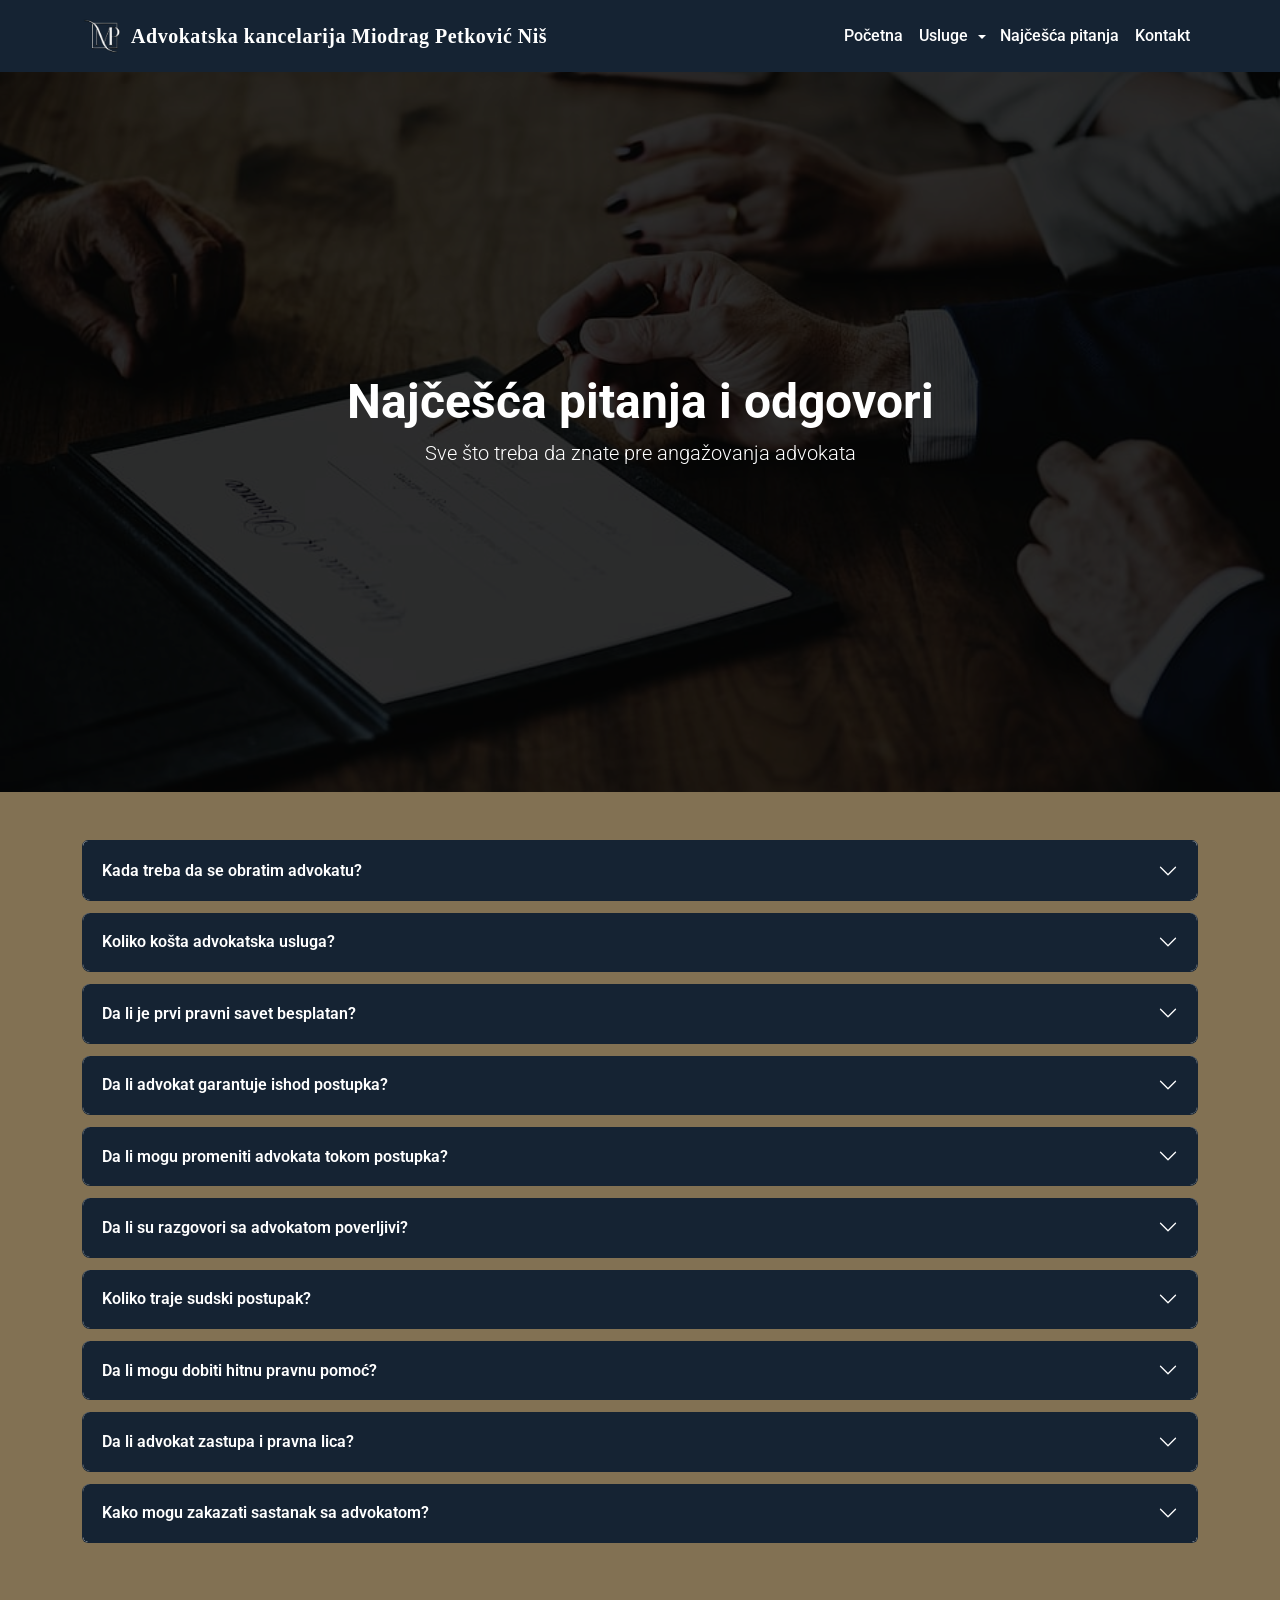
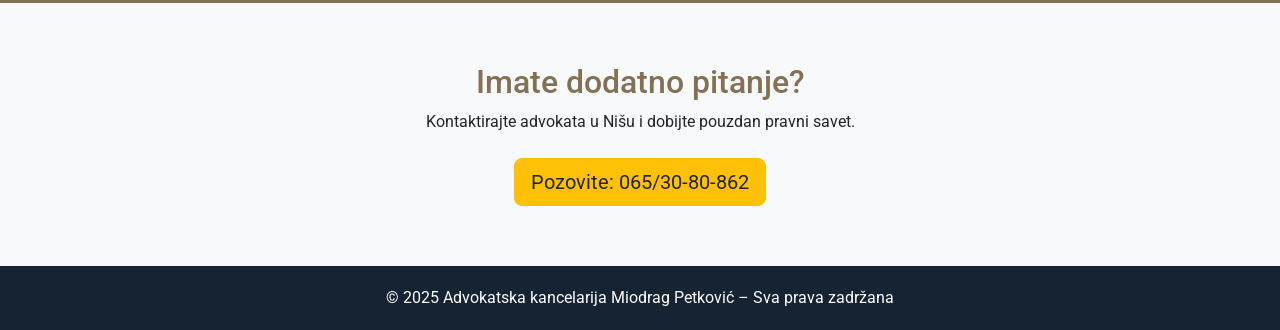
==== faq.html @ 9eb60920 "Adding faq page" ====
<!DOCTYPE html>
<html lang="sr">
<head>
    <meta charset="UTF-8">
    <meta name="viewport" content="width=device-width, initial-scale=1.0">

    <title>Najčešća pitanja | Advokatska kancelarija Miodrag Petković Niš</title>

    <meta name="description" content="Najčešća pitanja i odgovori o advokatskim uslugama u Nišu. Krivično, porodično, radno i građansko pravo.">

    <meta name="keywords" content="advokat Niš pitanja, pravni savet Niš, cena advokata, krivični advokat, porodično pravo">

    <meta name="robots" content="index, follow">

    <link rel="canonical" href="https://www.tvoj-domen.rs/faq.html">

    <link rel="icon" href="favicon.png" sizes="48x48">

    <!-- Bootstrap -->
    <link href="https://cdn.jsdelivr.net/npm/bootstrap@5.3.2/dist/css/bootstrap.min.css" rel="stylesheet">

    <!-- Google Fonts -->
    <link href="https://fonts.googleapis.com/css2?family=Roboto:wght@400;700&display=swap" rel="stylesheet">

    <!-- Font Awesome -->
    <link href="https://cdnjs.cloudflare.com/ajax/libs/font-awesome/5.15.3/css/all.min.css" rel="stylesheet">

    <!-- Custom CSS -->
    <link rel="stylesheet" href="style.css">
</head>

<body>

<!-- NAVBAR -->
<nav class="navbar navbar-expand-lg navbar-dark main-navbar">
    <div class="container">

        <a class="navbar-brand d-flex align-items-center" href="#hero">
            <img src="favicon.png" width="40">
            <span class="title" style="padding-left: 2%;">Advokatska kancelarija Miodrag Petković Niš</span>
        </a>

        <button class="navbar-toggler" type="button" data-bs-toggle="collapse"
                data-bs-target="#mainNavbar" aria-controls="mainNavbar"
                aria-expanded="false" aria-label="Toggle navigation">
            <span class="navbar-toggler-icon"></span>
        </button>

        <div class="collapse navbar-collapse" id="mainNavbar">
            <ul class="navbar-nav ms-auto align-items-lg-center">
                <li class="nav-item">
                    <a class="nav-link" href="index.html">Početna</a>
                </li>
                <!-- USLUGE -->
                <li class="nav-item dropdown">
                    <div class="d-flex align-items-center">
                        <a class="nav-link pe-1" href="index.html#usluge">Usluge</a>
                        <!-- Dugme za dropdown -->
                        <button class="btn dropdown-toggle dropdown-toggle-split"
                                data-bs-toggle="dropdown"
                                aria-expanded="false" id="dropdown-toggle">
                            <span class="visually-hidden">Toggle Dropdown</span>
                        </button>
                    </div>
                    <ul class="dropdown-menu">
                        <li><a class="dropdown-item" href="usluge/porodicno-pravo-nis.html">Porodično pravo</a></li>
                        <li><a class="dropdown-item" href="usluge/gradjansko-pravo-nis.html">Građansko pravo</a></li>
                        <li><a class="dropdown-item" href="usluge/obligaciono-pravo-nis.html">Obligaciono pravo</a></li>
                        <li><a class="dropdown-item" href="usluge/privredno-pravo-nis.html">Privredno pravo</a></li>
                        <li><a class="dropdown-item" href="usluge/krivicno-pravo-nis.html">Krivično pravo</a></li>
                        <li><a class="dropdown-item" href="usluge/radno-pravo-nis.html">Radno pravo</a></li>
                    </ul>
                </li>
                <li class="nav-item"><a class="nav-link" href="faq.html">Najčešća pitanja</a></li>
                <li class="nav-item">
                    <a class="nav-link" href="index.html#kontakt">Kontakt</a>
                </li>
            </ul>
        </div>
    </div>
</nav>

<!-- HERO -->
<section class="hero">
    <div class="animated-bg"></div>
    <div class="hero-content text-center text-white">
        <h1 class="display-5 fw-bold">Najčešća pitanja i odgovori</h1>
        <p class="lead mb-4">
            Sve što treba da znate pre angažovanja advokata
        </p>
    </div>
</section>

<!-- FAQ SADRŽAJ -->
<section class="py-5" style="background-color:#827153; color:#212529;">
    <div class="container">

        <div class="accordion" id="faqAccordion">

            <!-- 1 -->
            <div class="accordion-item">
                <h2 class="accordion-header">
                    <button class="accordion-button collapsed" data-bs-toggle="collapse" data-bs-target="#q1">
                        Kada treba da se obratim advokatu?
                    </button>
                </h2>
                <div id="q1" class="accordion-collapse collapse">
                    <div class="accordion-body">
                        Preporučuje se da se advokatu obratite odmah po nastanku pravnog problema, a naročito pre potpisivanja ugovora, davanja izjave ili pokretanja sudskog postupka.
                    </div>
                </div>
            </div>

            <!-- 2 -->
            <div class="accordion-item">
                <h2 class="accordion-header">
                    <button class="accordion-button collapsed" data-bs-toggle="collapse" data-bs-target="#q2">
                        Koliko košta advokatska usluga?
                    </button>
                </h2>
                <div id="q2" class="accordion-collapse collapse">
                    <div class="accordion-body">
                        Cena advokatskih usluga zavisi od vrste predmeta, složenosti postupka i važeće Advokatske tarife. Visina naknade se dogovara transparentno pre početka zastupanja.
                    </div>
                </div>
            </div>

            <!-- 3 -->
            <div class="accordion-item">
                <h2 class="accordion-header">
                    <button class="accordion-button collapsed" data-bs-toggle="collapse" data-bs-target="#q3">
                        Da li je prvi pravni savet besplatan?
                    </button>
                </h2>
                <div id="q3" class="accordion-collapse collapse">
                    <div class="accordion-body">
                        Uvodni razgovor i osnovna procena slučaja mogu biti besplatni, dok se detaljno savetovanje i izrada strategije naplaćuju u skladu sa tarifom.
                    </div>
                </div>
            </div>

            <!-- 4 -->
            <div class="accordion-item">
                <h2 class="accordion-header">
                    <button class="accordion-button collapsed" data-bs-toggle="collapse" data-bs-target="#q4">
                        Da li advokat garantuje ishod postupka?
                    </button>
                </h2>
                <div id="q4" class="accordion-collapse collapse">
                    <div class="accordion-body">
                        Advokat ne može garantovati ishod postupka, ali garantuje profesionalan rad, zaštitu vaših prava i primenu svih zakonskih sredstava u vašu korist.
                    </div>
                </div>
            </div>

            <!-- 5 -->
            <div class="accordion-item">
                <h2 class="accordion-header">
                    <button class="accordion-button collapsed" data-bs-toggle="collapse" data-bs-target="#q5">
                        Da li mogu promeniti advokata tokom postupka?
                    </button>
                </h2>
                <div id="q5" class="accordion-collapse collapse">
                    <div class="accordion-body">
                        Da, stranka ima pravo da u svakom trenutku promeni advokata, uz izmirenje obaveza prema prethodnom punomoćniku.
                    </div>
                </div>
            </div>

            <!-- 6 -->
            <div class="accordion-item">
                <h2 class="accordion-header">
                    <button class="accordion-button collapsed" data-bs-toggle="collapse" data-bs-target="#q6">
                        Da li su razgovori sa advokatom poverljivi?
                    </button>
                </h2>
                <div id="q6" class="accordion-collapse collapse">
                    <div class="accordion-body">
                        Da. Advokat je zakonom obavezan na čuvanje advokatske tajne i potpune profesionalne diskrecije.
                    </div>
                </div>
            </div>

            <!-- 7 -->
            <div class="accordion-item">
                <h2 class="accordion-header">
                    <button class="accordion-button collapsed" data-bs-toggle="collapse" data-bs-target="#q7">
                        Koliko traje sudski postupak?
                    </button>
                </h2>
                <div id="q7" class="accordion-collapse collapse">
                    <div class="accordion-body">
                        Trajanje postupka zavisi od vrste predmeta, opterećenosti suda i složenosti slučaja. Advokat može dati okvirnu procenu trajanja.
                    </div>
                </div>
            </div>

            <!-- 8 -->
            <div class="accordion-item">
                <h2 class="accordion-header">
                    <button class="accordion-button collapsed" data-bs-toggle="collapse" data-bs-target="#q8">
                        Da li mogu dobiti hitnu pravnu pomoć?
                    </button>
                </h2>
                <div id="q8" class="accordion-collapse collapse">
                    <div class="accordion-body">
                        Da. U hitnim slučajevima, naročito u krivičnim predmetima, moguće je odmah stupiti u kontakt sa advokatom.
                    </div>
                </div>
            </div>

            <!-- 9 -->
            <div class="accordion-item">
                <h2 class="accordion-header">
                    <button class="accordion-button collapsed" data-bs-toggle="collapse" data-bs-target="#q9">
                        Da li advokat zastupa i pravna lica?
                    </button>
                </h2>
                <div id="q9" class="accordion-collapse collapse">
                    <div class="accordion-body">
                        Da. Advokatska kancelarija pruža pravne usluge i fizičkim i pravnim licima.
                    </div>
                </div>
            </div>

            <!-- 10 -->
            <div class="accordion-item">
                <h2 class="accordion-header">
                    <button class="accordion-button collapsed" data-bs-toggle="collapse" data-bs-target="#q10">
                        Kako mogu zakazati sastanak sa advokatom?
                    </button>
                </h2>
                <div id="q10" class="accordion-collapse collapse">
                    <div class="accordion-body">
                        Sastanak možete zakazati telefonom, putem email-a ili kontakt forme na sajtu.
                    </div>
                </div>
            </div>

        </div>

    </div>
</section>

<!-- CTA -->
<section class="contact-section text-center">
    <div class="container">
        <h2 style="color:#827153;">Imate dodatno pitanje?</h2>
        <p class="mb-4">Kontaktirajte advokata u Nišu i dobijte pouzdan pravni savet.</p>
        <a href="tel:+381653080862" class="btn btn-warning btn-lg" style="color:#212529;">
            Pozovite: 065/30-80-862
        </a>
    </div>
</section>

<!-- FOOTER -->
<footer style="background-color:#152333; color:#fff; text-align:center;">
    © 2025 Advokatska kancelarija Miodrag Petković – Sva prava zadržana
</footer>

<script src="https://cdn.jsdelivr.net/npm/bootstrap@5.3.2/dist/js/bootstrap.bundle.min.js"></script>
</body>
</html>
---- style.css ----
body {
    font-family: 'Roboto', sans-serif;
}

a {
    color: #827153;
}

section {
  scroll-margin-top: 60px; /* koliko želiš da spustiš sekciju */
}

.title {
    font-family: 'Amiri', serif;
}

footer {
    background: #1a1a1a;
    color: white;
    padding: 20px 0;
    text-align: center;
}

/* NAV UNDERLINE */
.nav-link {
    position: relative;
    font-weight: 500;
}
.nav-link::after {
    content: "";
    position: absolute;
    width: 0;
    height: 2px;
    bottom: -3px;
    left: 0;
    background-color: #ff9900;
    transition: 0.3s;
}
.nav-link:hover::after {
    width: 100%;
}

/* SERVICE ICONS */
.service-icon {
    width: 50px;
    height: 50px;
    margin-bottom: 15px;
    transition: filter 0.3s ease; /* Animacija promene boje */
}

/* HERO SECTION */
.hero::after {
    content: "";
    position: absolute;
    inset: 0;
    background: rgba(0,0,0,0.55);
}
.hero-content {
    position: relative;
    z-index: 2;
    padding: 20px;
    text-align: center;
}

.hero {
    position: relative;
    min-height: 80vh;
    display: flex;
    align-items: center;
    justify-content: center;
    overflow: hidden;
    padding: 0;
}

/* Animated background */
.animated-bg {
    position: absolute;
    inset: 0;
    background: url("images/pozadina.jpg") center/cover no-repeat;
    filter: brightness(40%);
    animation: slowZoom 10s ease-in-out infinite alternate;
}

@keyframes slowZoom {
    0% { transform: scale(1); }
    100% { transform: scale(1.2); }
}

/* CARD SECTION */
.card {
    display: flex;
    flex-direction: column;
    justify-content: center;
    align-items: center;
    height: 100%;
    opacity: 0;
    transform: scale(0.3);
    transition:
        transform 0.6s ease-out,
        opacity 0.6s ease-out;
    border-radius: 14px;
}

.card.show {
    opacity: 1;
    transform: scale(1);
}

.card:hover {
    animation: pulse 1.2s infinite;
}

/* Image zoom */
.zoom-image {
    transition: transform 0.3s ease; /* Animacija za transformaciju sa trajanjem od 0.3 sekunde */
}

/* Efekat kada je miš iznad slike */
.zoom-image:hover {
    transform: scale(1.1); /* Slika se povećava za 10% kada je miš iznad nje */
}


/* CONTACT SECTION */
.contact-icon {
    width: 28px;
    margin-right: 8px;
}

.contact-section {
    padding: 60px 0;
    background-color: #f8f9fa;
}

/* CONTACT FORM SECTION */
.contact-form .form-group {
    margin-bottom: 15px;
}

.contact-form .form-control {
    width: 100%;
    padding: 10px;
    border: 1px solid #ccc;
    border-radius: 4px;
    font-size: 14px;
}

.contact-form .btn {
    background-color: #827153;
    color: white;
    border: none;
    padding: 10px 20px;
    border-radius: 4px;
    cursor: pointer;
    transition: background-color 0.3s ease;
}

.contact-form .btn:hover {
    background-color: #6c5b3d;
}

.btn .contact {
    background-color: #ff9900;
}

.contact-bg {
    position: absolute;
    inset: 0;
    background: url("images/background.jfif") center/cover no-repeat;
    filter: brightness(40%);
    animation: slowZoom 12s ease-in-out infinite alternate;
}

/* TAMNI OVERLAY */
.overlay {
    position: absolute;
    inset: 0;
    background: rgba(0,0,0,0.65);
}

/* CONTACT INFO */
.contact-info {
    list-style: none;
    padding: 0;
}

.contact-info li {
    margin-bottom: 10px;
    font-size: 16px;
}

.contact-info i {
    margin-right: 10px;
    color: #827153;
}

/* MAP SECTION */
.map-container {
    width: 100%;
    height: 250px;
    background-color: #e9ecef;
    margin-top: 20px;
}

/* CONTACT WRAPPER */
.contact-cards {
    position: relative;
    display: flex;
    justify-content: center;
    align-items: center; 
    gap: 20px;
    z-index: 2;
    flex-wrap: wrap;
    padding: 0 15px;
}

/* SINGLE CARD */
.contact-card {
    background: #f8f9fa;
    padding: 20px 15px;
    width: 100%;
    max-width: 320px;
    text-align: center;
    border-radius: 14px;
    box-shadow: 0 15px 25px rgba(0,0,0,0.35);
    border: 2px solid transparent;
    transition: 
        transform 0.3s ease,
        box-shadow 0.3s ease,
        border-color 0.3s ease;
    display: flex;
    flex-direction: column;
    align-items: center;
    cursor: pointer;
    will-change: transform;
}

/* ===== ANIMACIJA IZ CENTRA ===== */
.animate {
    opacity: 0;
    transform: scale(0.3);
    transition: all 0.7s ease-out;
}

.animate.show {
    opacity: 1;
    transform: scale(1);
}

/* Hover efekat */
.contact-card:hover {
    transform: scale(1.07);
    border-color: #d4af37; /* zlatna boja */
    box-shadow: 0 10px 25px rgba(212, 175, 55, 0.35);
}

/* Link */
.contact-card a {
    text-decoration: none;
    color: #333;
    font-weight: 500;
}

.contact-card:hover a {
    color: #000;
}

/* IKONE */
.contact-card i {
    font-size: 36px;
    color: #827153;
    margin-bottom: 15px;
}

/* TEKST */
.contact-card h5 {
    color: #152333;
    margin-bottom: 10px;
}

.contact-card p {
    color: #555;
    margin: 0;
}

img {
    max-width: 100%;
    height: auto;
}

.flip-card {
    width: auto;
    height: 700px;
    perspective: 1200px;
    position: relative;
}

.flip-card-inner {
    position: absolute;
    inset: 0;
    transform-style: preserve-3d;
    transition: transform 0.8s ease;
    transform-origin: center center;
}

.flip-card:hover .flip-card-inner {
    transform: rotateY(180deg);
}

.flip-card-front,
.flip-card-back {
    position: absolute;
    inset: 0;
    width: 100%;
    height: 100%;
    backface-visibility: hidden;
}

.flip-card-front img,
.flip-card-back img {
    position: absolute;
    inset: 0;
    width: 100%;
    height: 100%;
    object-fit: cover;
}

.flip-card-back {
    transform: rotateY(180deg);
}

.flip-card-inner {
    will-change: transform;
}

a.no-underline {
    text-decoration: none;
}

/* FAQ accordion – boje usklađene sa sajtom */

.accordion-button {
    background-color: #152333;
    color: #ffffff;
    font-weight: 600;
    padding: 1.2rem;
}

.accordion-button:not(.collapsed) {
    background-color: #AB946D;
    color: #212529;
}

.accordion-button:focus {
    box-shadow: none;
    border-color: #AB946D;
}

.accordion-item {
    border: 1px solid #152333;
    border-radius: 8px;
    overflow: hidden;
    margin-bottom: 12px;
}


.accordion-body {
    background-color: #f8f6f2;
    color: #212529;
}

/* Strelica */
.accordion-button::after {
    filter: brightness(0) invert(1);
}

.accordion-button:not(.collapsed)::after {
    filter: none;
}

/* Dugmad (CTA) */
.btn-danger {
    background-color: #152333;
    border-color: #152333;
}

.btn-danger:hover {
    background-color: #AB946D;
    border-color: #AB946D;
    color: #212529;
}

/* Stavke */
.navbar .dropdown-item {
    color: #f1f1f1;
    font-size: 0.95rem;
    font-weight: 500;
    transition: all 0.25s ease;
}

/* Hover efekat */
.navbar .dropdown-item:hover {
    background: linear-gradient(
        90deg,
        rgba(130, 113, 83, 0.9),
        rgba(130, 113, 83, 0.6)
    );
    color: #212529;
}

/* Dropdown strelica */
.navbar .dropdown-toggle::after {
    margin-left: 6px;
    vertical-align: middle;
}

/* Split dropdown dugme – advokatski stil */

.navbar .dropdown-toggle-split {
    color: #ffffff;
    cursor: pointer;
}

.navbar .dropdown-toggle-split::after {
    margin-left: 0;
    vertical-align: middle;
}

/* Hover efekat samo za strelicu */
.navbar .dropdown-toggle-split:hover {
    color: #827153;
}

/* =========================
   NAVBAR – osnovni stil
   ========================= */

.main-navbar {
    background-color: #152333;
    padding: 0.8rem 0;
}

.main-navbar .navbar-brand {
    font-weight: 600;
    letter-spacing: 0.5px;
}

.main-navbar .nav-link {
    color: #ffffff;
    font-weight: 500;
    transition: color 0.25s ease;
}

.main-navbar .nav-link:hover {
    color: #827153;
}

/* =========================
   DROPDOWN – USLUGE
   ========================= */

.navbar .dropdown {
    position: relative;
}

/* Dugme (strelica) */
.navbar .dropdown-toggle-split {
    background: none;
    border: none;
    padding: 0 6px;
    color: #ffffff;
    cursor: pointer;
}

.navbar .dropdown-toggle-split:hover {
    color: #827153;
}

/* Dropdown meni
.navbar .dropdown-menu {
    background-color: #152333;
    border: 1px solid rgba(130, 113, 83, 0.4);
    border-radius: 10px;
    padding: 0.5rem 0;
    margin-top: 0;
    top: 100%;
    box-shadow: 0 10px 30px rgba(0, 0, 0, 0.35);
    opacity: 0;
    transform: translateY(8px);
    transition: all 0.25s ease;
    display: block;
    visibility: hidden;
} */

.navbar .dropdown:hover .dropdown-menu,
.navbar .dropdown.show .dropdown-menu {
    opacity: 1;
    transform: translateY(0);
    visibility: visible;
}

/* Stavke */
.navbar .dropdown-item {
    color: #f1f1f1;
    padding: 0.65rem 1.4rem;
    font-size: 0.95rem;
    font-weight: 500;
    transition: all 0.25s ease;
}

.navbar .dropdown-item:hover {
    background: linear-gradient(
        90deg,
        rgba(130, 113, 83, 0.9),
        rgba(130, 113, 83, 0.6)
    );
    color: #212529;
}

@keyframes pulse {
    0% {
        transform: scale(1);
        box-shadow: 0 0 0 rgba(212, 175, 55, 0.4);
    }
    50% {
        transform: scale(1.05);
        box-shadow: 0 0 20px rgba(212, 175, 55, 0.6);
    }
    100% {
        transform: scale(1);
        box-shadow: 0 0 0 rgba(212, 175, 55, 0.4);
    }
}

@media (max-width: 900px) {
    .contact-cards {
        flex-direction: column;
    }
}

@media (max-width: 768px) {
    .contact-section {
        padding: 40px 15px;
    }

    .contact-form, .contact-info {
        margin-top: 20px;
    }

    #kontakt .row {
        flex-direction: column;
    }

    .map-container {
        height: 200px;
    }

    .nav-link::after {
        display: none;
    }

    .hero {
        padding-bottom: 3%;
    }

    .navbar-toggler {
        padding: 4px 6px;
    }
    .navbar-toggler-icon {
        width: 18px;
        height: 18px;
    }

    .anchor-offset {
        padding-top: 12%;
    }
}

@media (max-width: 576px) {
    .flip-card {
        width: auto;
        height: 450px;
    }

    .navbar-brand .title {
        font-size: 12px;
        line-height: 1.2;
    }

    .navbar-nav .nav-link {
        font-size: 12px;
    }

    .anchor-offset {
       padding-top: 12%;
    }
}


@media (max-width: 991px) {
    .navbar .dropdown-menu {
        border-radius: 0;
        box-shadow: none;
        margin-top: 0;
    }
    
    .navbar .dropdown-menu {
        position: static;
        transform: none;
        opacity: 1;
        visibility: visible;
        display: none;
        border-radius: 6px;
        box-shadow: none;
        margin-top: 0;
    }

    .navbar .dropdown.show .dropdown-menu {
        display: block;
    }
}

@media (min-width: 992px) {
    .navbar .dropdown:hover > .dropdown-menu {
        display: block;
        margin-top: 8px;
    }

    .navbar .dropdown-toggle::after {
        transition: transform 0.2s ease;
    }

    .navbar .dropdown:hover .dropdown-toggle::after {
        transform: rotate(180deg);
    }

    .navbar .dropdown:hover .dropdown-menu {
        display: block;
    }

     .navbar .dropdown {
        position: relative;
    }

    .navbar .dropdown-menu {
        display: block;
        position: absolute;
        top: 100%;
        left: 0;
        margin-top: 0;
        background-color: #152333;
        border: 1px solid rgba(130,113,83,0.4);
        border-radius: 10px;
        opacity: 0;
        visibility: hidden;
        transform: translateY(8px);
        transition: all 0.25s ease;
    }

    .navbar .dropdown:hover .dropdown-menu,
    .navbar .dropdown.show .dropdown-menu {
        opacity: 1;
        visibility: visible;
        transform: translateY(0);
    }
}
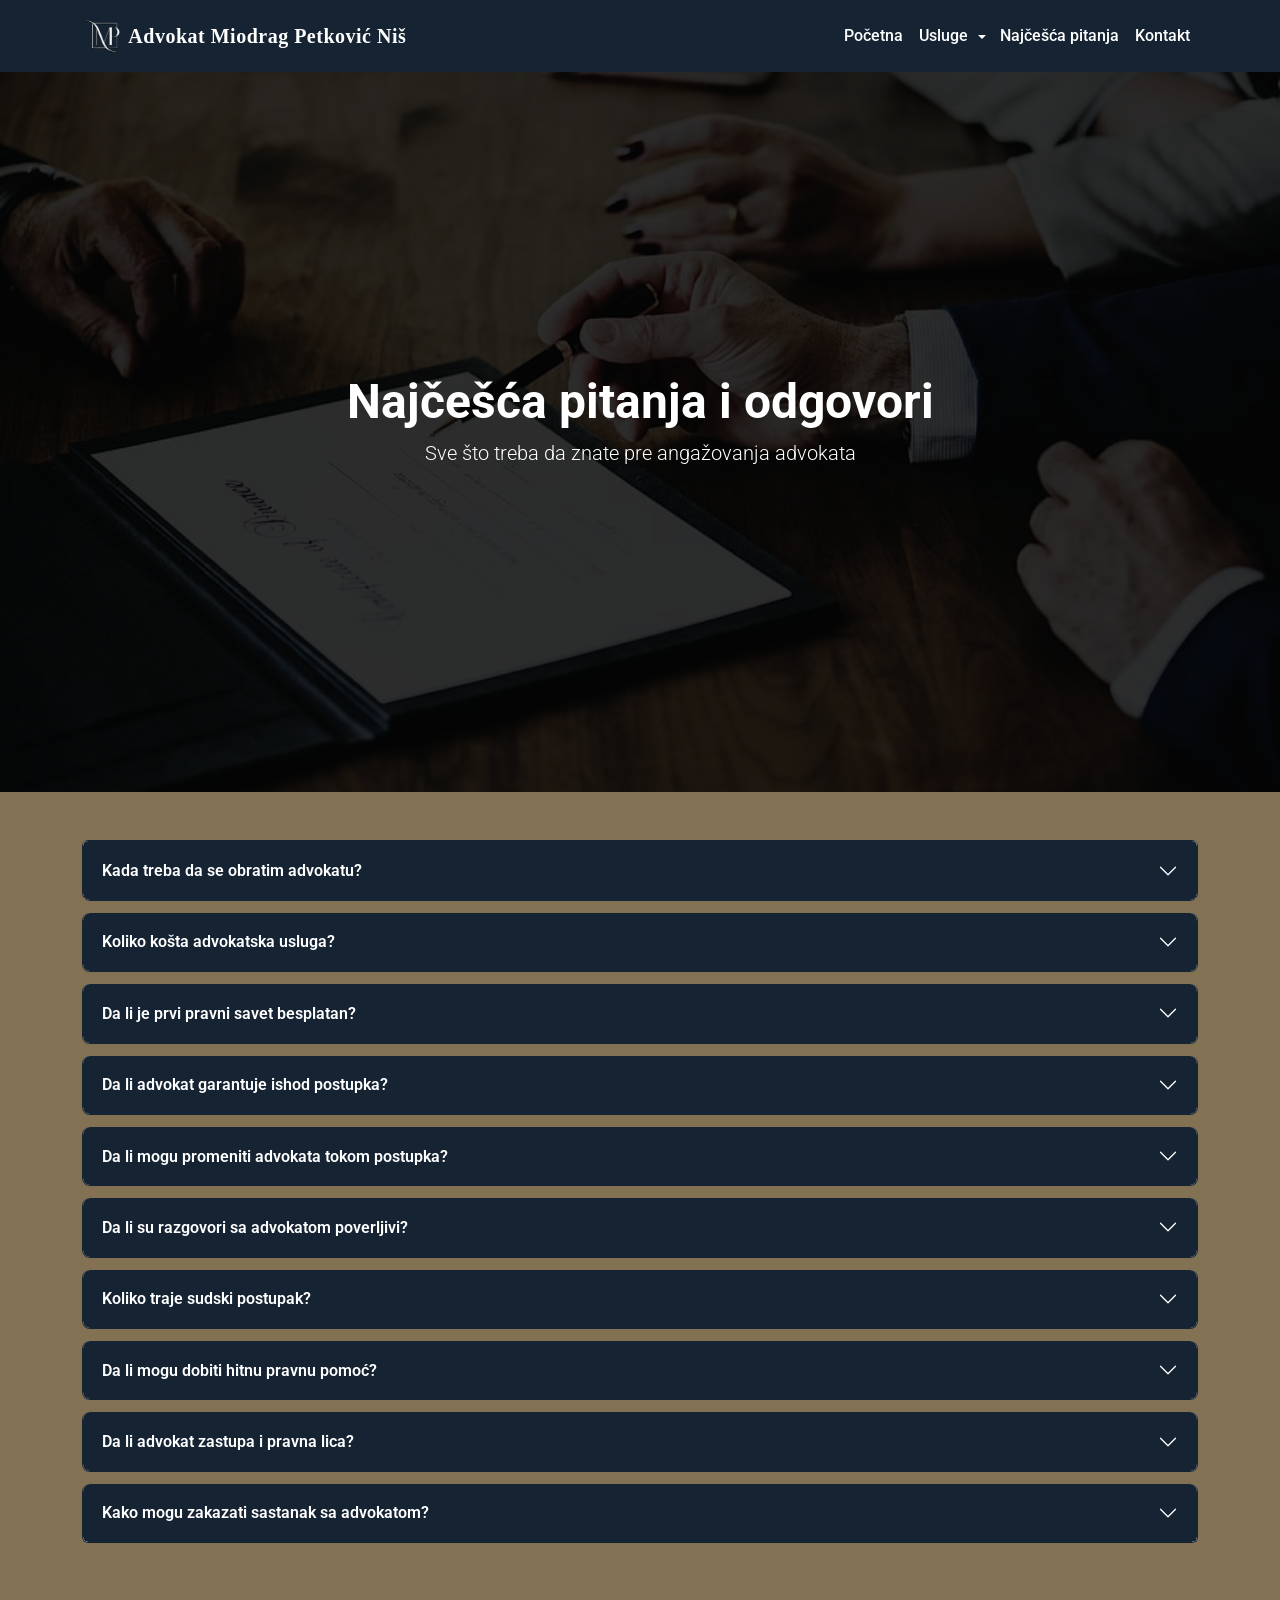
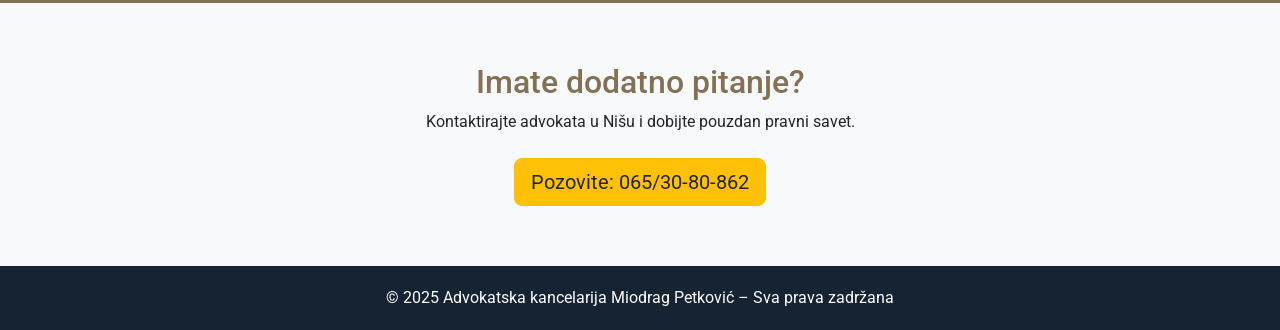
==== commit 5b8e6f34: "fixing nav bar" ====
--- a/faq.html
+++ b/faq.html
@@ -4,7 +4,7 @@
     <meta charset="UTF-8">
     <meta name="viewport" content="width=device-width, initial-scale=1.0">
 
-    <title>Najčešća pitanja | Advokatska kancelarija Miodrag Petković Niš</title>
+    <title>Najčešća pitanja | Advokat Miodrag Petković Niš</title>
 
     <meta name="description" content="Najčešća pitanja i odgovori o advokatskim uslugama u Nišu. Krivično, porodično, radno i građansko pravo.">
 
@@ -12,7 +12,8 @@
 
     <meta name="robots" content="index, follow">
 
-    <link rel="canonical" href="https://www.tvoj-domen.rs/faq.html">
+    <link rel="canonical" href="https://www.advokatmiodragpetkovicnis
+.rs/faq.html">
 
     <link rel="icon" href="favicon.png" sizes="48x48">
 
@@ -35,9 +36,9 @@
 <nav class="navbar navbar-expand-lg navbar-dark main-navbar">
     <div class="container">
 
-        <a class="navbar-brand d-flex align-items-center" href="#hero">
+        <a class="navbar-brand d-flex align-items-center" href="index.html#hero">
             <img src="favicon.png" width="40">
-            <span class="title" style="padding-left: 2%;">Advokatska kancelarija Miodrag Petković Niš</span>
+            <span class="title" style="padding-left: 2%;">Advokat Miodrag Petković Niš</span>
         </a>
 
         <button class="navbar-toggler" type="button" data-bs-toggle="collapse"
@@ -259,5 +260,7 @@
 </footer>
 
 <script src="https://cdn.jsdelivr.net/npm/bootstrap@5.3.2/dist/js/bootstrap.bundle.min.js"></script>
+<script src="script.js"></script>
+
 </body>
 </html>
--- a/style.css
+++ b/style.css
@@ -390,24 +390,6 @@
     color: #212529;
 }
 
-/* Stavke */
-.navbar .dropdown-item {
-    color: #f1f1f1;
-    font-size: 0.95rem;
-    font-weight: 500;
-    transition: all 0.25s ease;
-}
-
-/* Hover efekat */
-.navbar .dropdown-item:hover {
-    background: linear-gradient(
-        90deg,
-        rgba(130, 113, 83, 0.9),
-        rgba(130, 113, 83, 0.6)
-    );
-    color: #212529;
-}
-
 /* Dropdown strelica */
 .navbar .dropdown-toggle::after {
     margin-left: 6px;
@@ -416,54 +398,6 @@
 
 /* Split dropdown dugme – advokatski stil */
 
-.navbar .dropdown-toggle-split {
-    color: #ffffff;
-    cursor: pointer;
-}
-
-.navbar .dropdown-toggle-split::after {
-    margin-left: 0;
-    vertical-align: middle;
-}
-
-/* Hover efekat samo za strelicu */
-.navbar .dropdown-toggle-split:hover {
-    color: #827153;
-}
-
-/* =========================
-   NAVBAR – osnovni stil
-   ========================= */
-
-.main-navbar {
-    background-color: #152333;
-    padding: 0.8rem 0;
-}
-
-.main-navbar .navbar-brand {
-    font-weight: 600;
-    letter-spacing: 0.5px;
-}
-
-.main-navbar .nav-link {
-    color: #ffffff;
-    font-weight: 500;
-    transition: color 0.25s ease;
-}
-
-.main-navbar .nav-link:hover {
-    color: #827153;
-}
-
-/* =========================
-   DROPDOWN – USLUGE
-   ========================= */
-
-.navbar .dropdown {
-    position: relative;
-}
-
-/* Dugme (strelica) */
 .navbar .dropdown-toggle-split {
     background: none;
     border: none;
@@ -472,25 +406,47 @@
     cursor: pointer;
 }
 
+.navbar .dropdown-toggle-split::after {
+    margin-left: 0;
+    vertical-align: middle;
+}
+
+/* Hover efekat samo za strelicu */
 .navbar .dropdown-toggle-split:hover {
     color: #827153;
 }
 
-/* Dropdown meni
-.navbar .dropdown-menu {
+/* =========================
+   NAVBAR – osnovni stil
+   ========================= */
+
+.main-navbar {
     background-color: #152333;
-    border: 1px solid rgba(130, 113, 83, 0.4);
-    border-radius: 10px;
-    padding: 0.5rem 0;
-    margin-top: 0;
-    top: 100%;
-    box-shadow: 0 10px 30px rgba(0, 0, 0, 0.35);
-    opacity: 0;
-    transform: translateY(8px);
-    transition: all 0.25s ease;
-    display: block;
-    visibility: hidden;
-} */
+    padding: 0.8rem 0;
+}
+
+.main-navbar .navbar-brand {
+    font-weight: 600;
+    letter-spacing: 0.5px;
+}
+
+.main-navbar .nav-link {
+    color: #ffffff;
+    font-weight: 500;
+    transition: color 0.25s ease;
+}
+
+.main-navbar .nav-link:hover {
+    color: #827153;
+}
+
+/* =========================
+   DROPDOWN – USLUGE
+   ========================= */
+
+.navbar .dropdown {
+    position: relative;
+}
 
 .navbar .dropdown:hover .dropdown-menu,
 .navbar .dropdown.show .dropdown-menu {
@@ -503,7 +459,6 @@
 .navbar .dropdown-item {
     color: #f1f1f1;
     padding: 0.65rem 1.4rem;
-    font-size: 0.95rem;
     font-weight: 500;
     transition: all 0.25s ease;
 }
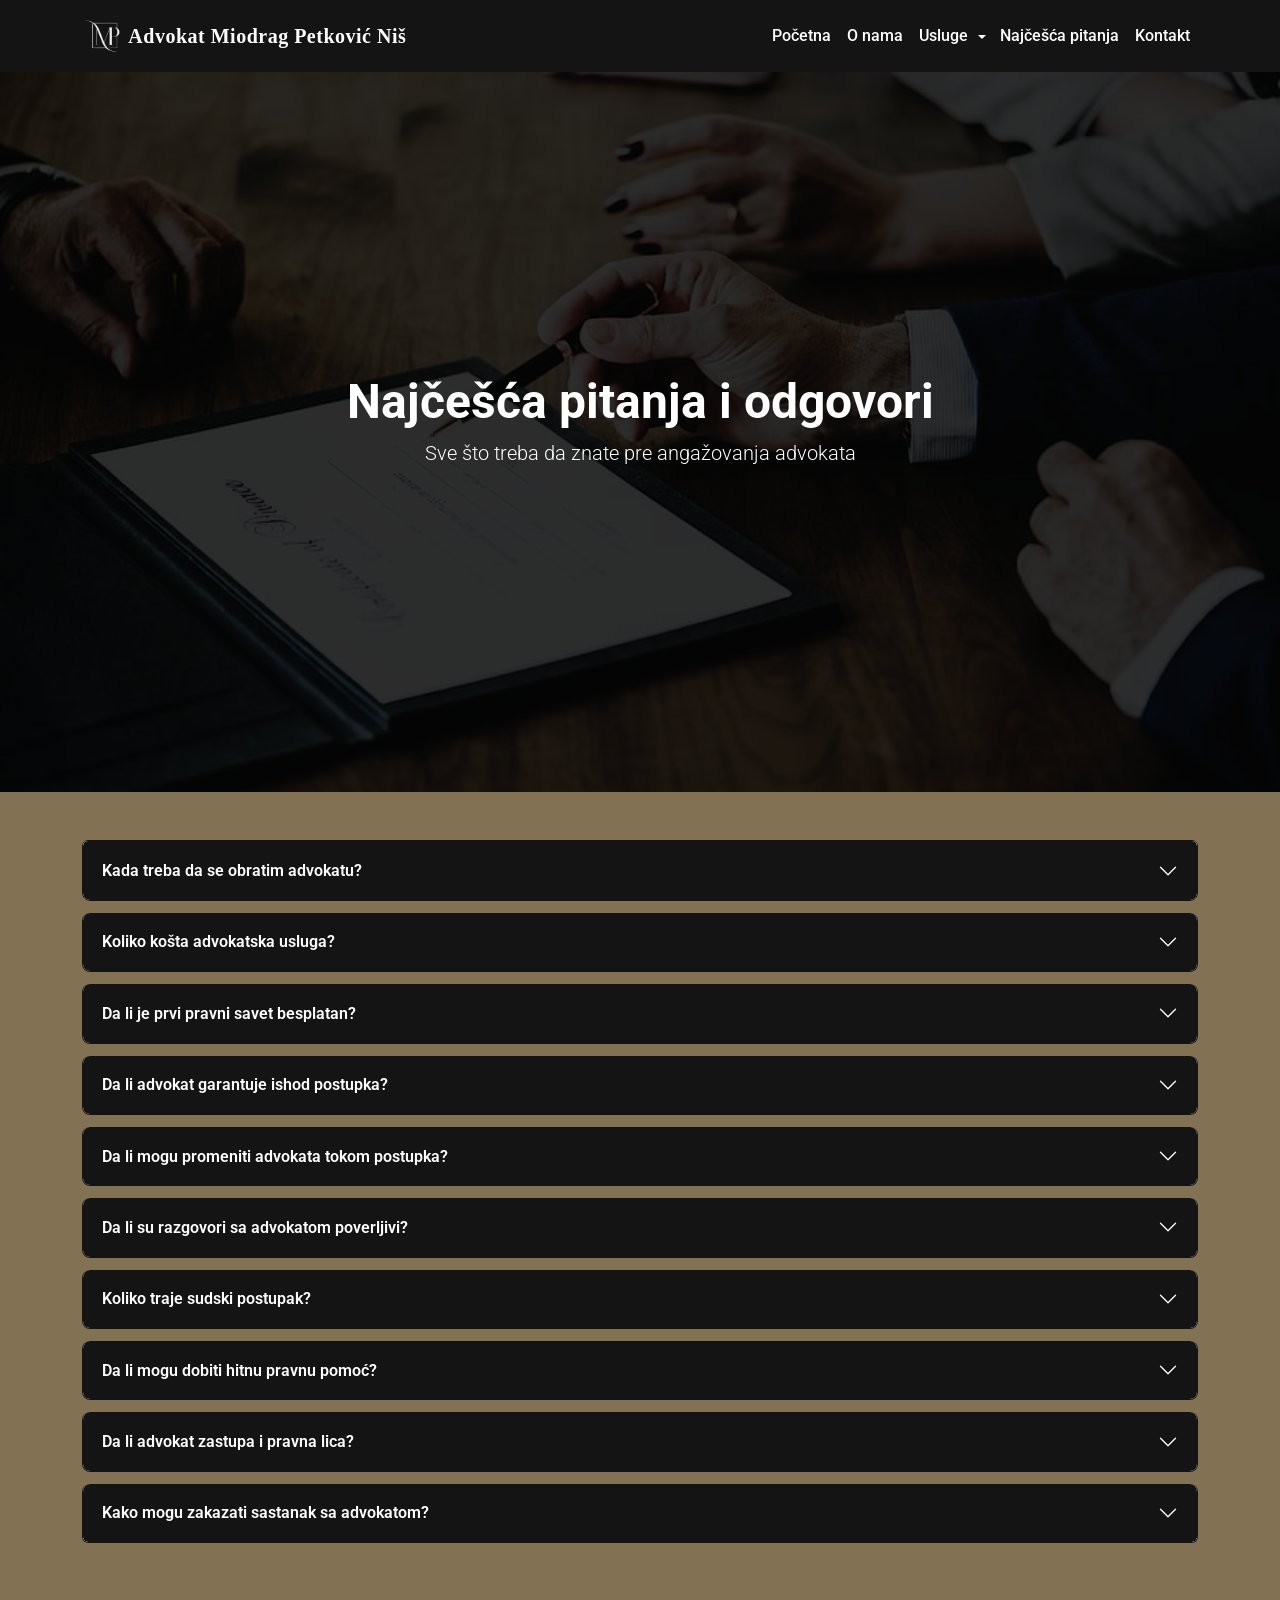
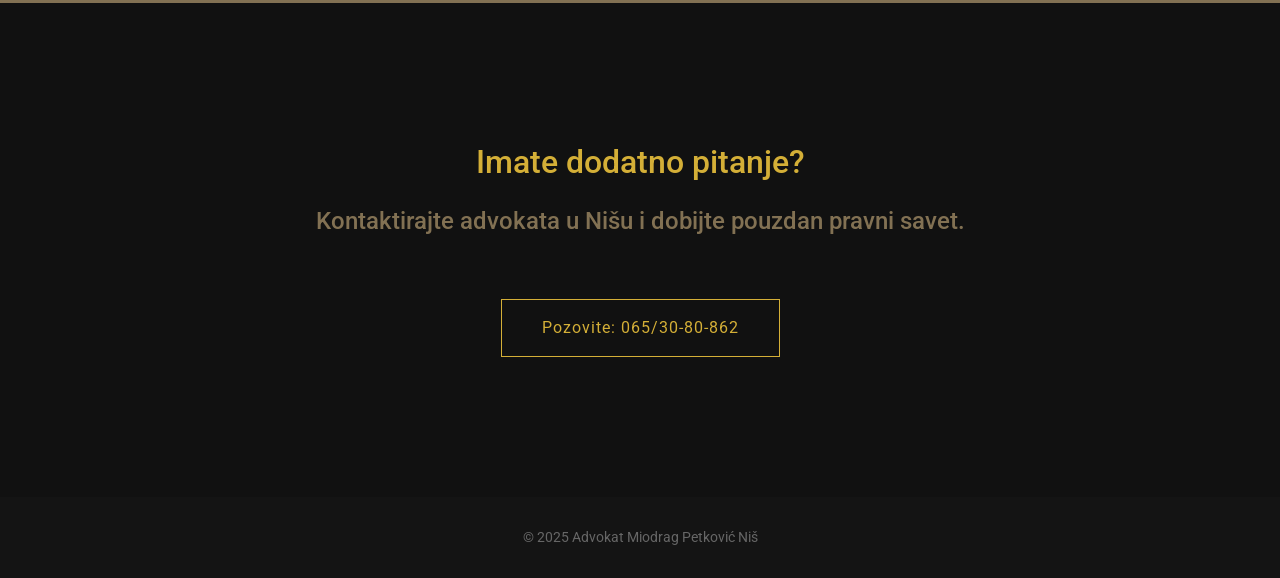
==== commit ae9bcf52: "total redesign" ====
--- a/faq.html
+++ b/faq.html
@@ -52,6 +52,8 @@
                 <li class="nav-item">
                     <a class="nav-link" href="index.html">Početna</a>
                 </li>
+                <li class="nav-item"><a class="nav-link" href="o-nama.html">O nama</a></li>
+
                 <!-- USLUGE -->
                 <li class="nav-item dropdown">
                     <div class="d-flex align-items-center">
@@ -74,7 +76,7 @@
                 </li>
                 <li class="nav-item"><a class="nav-link" href="faq.html">Najčešća pitanja</a></li>
                 <li class="nav-item">
-                    <a class="nav-link" href="index.html#kontakt">Kontakt</a>
+                    <a class="nav-link" href="kontakt.html">Kontakt</a>
                 </li>
             </ul>
         </div>
@@ -243,20 +245,21 @@
     </div>
 </section>
 
-<!-- CTA -->
-<section class="contact-section text-center">
-    <div class="container">
-        <h2 style="color:#827153;">Imate dodatno pitanje?</h2>
-        <p class="mb-4">Kontaktirajte advokata u Nišu i dobijte pouzdan pravni savet.</p>
-        <a href="tel:+381653080862" class="btn btn-warning btn-lg" style="color:#212529;">
+<!-- FINAL CTA -->
+
+<section class="final-cta section-padding">
+  <div class="container">
+        <h3 class="gold">Imate dodatno pitanje?</h3>
+        <h4 class="mb-4" style="color: #827153;">Kontaktirajte advokata u Nišu i dobijte pouzdan pravni savet.</h4>
+        <a href="tel:+381653080862" class="cta-btn">
             Pozovite: 065/30-80-862
         </a>
-    </div>
+  </div>
 </section>
 
 <!-- FOOTER -->
-<footer style="background-color:#152333; color:#fff; text-align:center;">
-    © 2025 Advokatska kancelarija Miodrag Petković – Sva prava zadržana
+<footer>
+    © 2025 Advokat Miodrag Petković Niš
 </footer>
 
 <script src="https://cdn.jsdelivr.net/npm/bootstrap@5.3.2/dist/js/bootstrap.bundle.min.js"></script>
--- a/style.css
+++ b/style.css
@@ -15,10 +15,27 @@
 }
 
 footer {
-    background: #1a1a1a;
-    color: white;
-    padding: 20px 0;
+    background: #141414;
+    padding: 30px 0;
     text-align: center;
+    color: #666;
+    font-size: 14px;
+}
+
+/* ===== CTA ===== */
+
+.final-cta {
+    background: #111;
+    text-align: center;
+}
+
+.final-cta h3 {
+    font-size: 32px;
+    margin-bottom: 25px;
+}
+
+.gold {
+    color: #d4af37;
 }
 
 /* NAV UNDERLINE */
@@ -262,7 +279,7 @@
 }
 
 .contact-card:hover a {
-    color: #000;
+    color: #141414;
 }
 
 /* IKONE */
@@ -274,7 +291,7 @@
 
 /* TEKST */
 .contact-card h5 {
-    color: #152333;
+    color: #141414;
     margin-bottom: 10px;
 }
 
@@ -340,7 +357,7 @@
 /* FAQ accordion – boje usklađene sa sajtom */
 
 .accordion-button {
-    background-color: #152333;
+    background-color: #141414;
     color: #ffffff;
     font-weight: 600;
     padding: 1.2rem;
@@ -357,7 +374,7 @@
 }
 
 .accordion-item {
-    border: 1px solid #152333;
+    border: 1px solid #141414;
     border-radius: 8px;
     overflow: hidden;
     margin-bottom: 12px;
@@ -380,8 +397,8 @@
 
 /* Dugmad (CTA) */
 .btn-danger {
-    background-color: #152333;
-    border-color: #152333;
+    background-color: #141414;
+    border-color: #141414;
 }
 
 .btn-danger:hover {
@@ -421,7 +438,7 @@
    ========================= */
 
 .main-navbar {
-    background-color: #152333;
+    background-color: #141414;
     padding: 0.8rem 0;
 }
 
@@ -429,6 +446,7 @@
     font-weight: 600;
     letter-spacing: 0.5px;
 }
+
 
 .main-navbar .nav-link {
     color: #ffffff;
@@ -603,7 +621,7 @@
         top: 100%;
         left: 0;
         margin-top: 0;
-        background-color: #152333;
+        background-color: #141414;
         border: 1px solid rgba(130,113,83,0.4);
         border-radius: 10px;
         opacity: 0;
@@ -618,4 +636,41 @@
         visibility: visible;
         transform: translateY(0);
     }
-}
+
+    .cta-btn {
+    margin-top: 40px;
+    display: inline-block;
+    padding: 16px 40px;
+    border: 1px solid #d4af37;
+    color: #d4af37;
+    text-decoration: none;
+    letter-spacing: 1px;
+    transition: 0.4s;
+}
+
+.cta-btn:hover {
+    background: #d4af37;
+    color: black;
+}  
+
+/* ===== CTA ===== */
+
+.final-cta {
+    background: #111;
+    text-align: center;
+}
+
+.final-cta h3 {
+    font-size: 32px;
+    margin-bottom: 25px;
+}
+
+        .section-padding {
+            padding: 140px 0;
+        }
+
+        @media(max-width: 768px){
+            .hero h1 { font-size: 40px; }
+            .section-padding { padding: 80px 0; }
+        }
+}
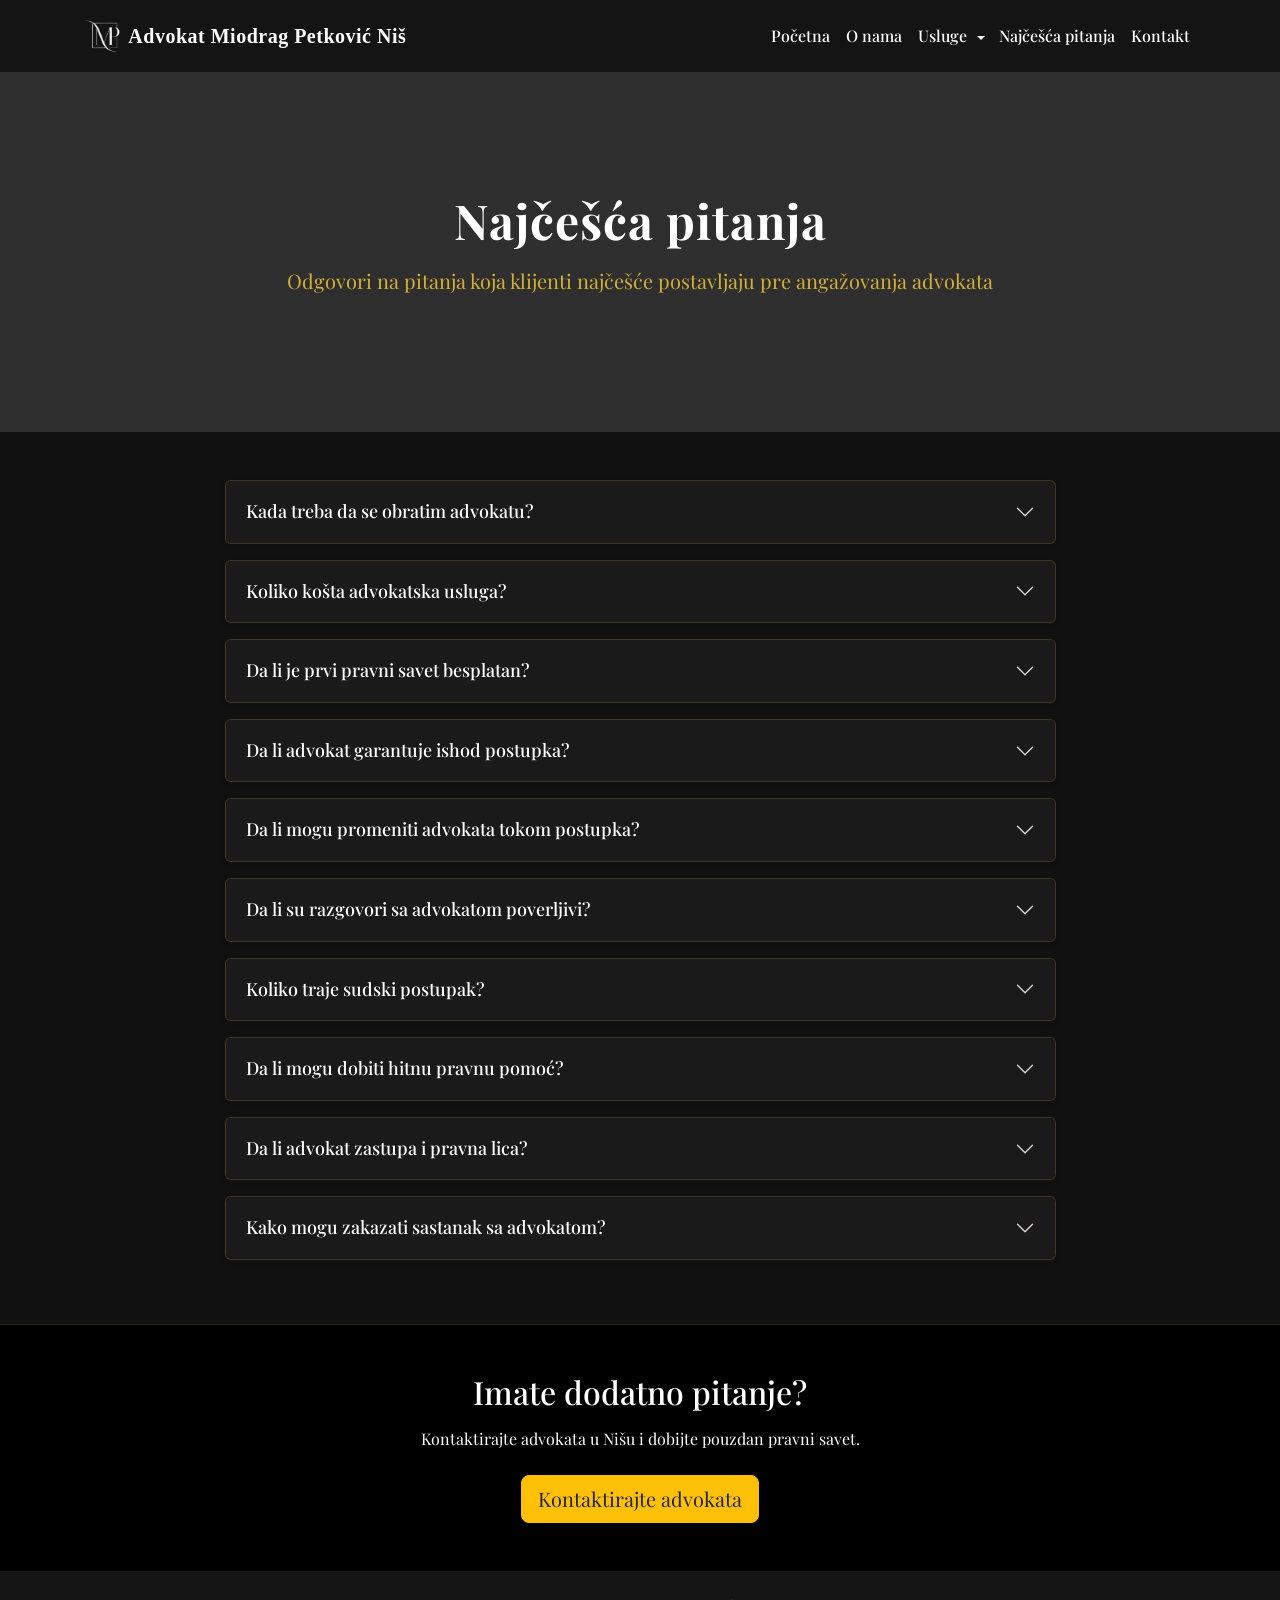
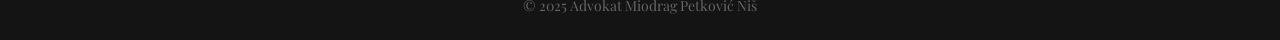
==== commit 45c3547c: "improving redisgn" ====
--- a/faq.html
+++ b/faq.html
@@ -7,13 +7,10 @@
     <title>Najčešća pitanja | Advokat Miodrag Petković Niš</title>
 
     <meta name="description" content="Najčešća pitanja i odgovori o advokatskim uslugama u Nišu. Krivično, porodično, radno i građansko pravo.">
-
     <meta name="keywords" content="advokat Niš pitanja, pravni savet Niš, cena advokata, krivični advokat, porodično pravo">
-
     <meta name="robots" content="index, follow">
 
-    <link rel="canonical" href="https://www.advokatmiodragpetkovicnis
-.rs/faq.html">
+    <link rel="canonical" href="https://www.advokatmiodragpetkovicnis.rs/faq.html">
 
     <link rel="icon" href="favicon.png" sizes="48x48">
 
@@ -21,24 +18,144 @@
     <link href="https://cdn.jsdelivr.net/npm/bootstrap@5.3.2/dist/css/bootstrap.min.css" rel="stylesheet">
 
     <!-- Google Fonts -->
-    <link href="https://fonts.googleapis.com/css2?family=Roboto:wght@400;700&display=swap" rel="stylesheet">
+    <link href="https://fonts.googleapis.com/css2?family=Playfair+Display:wght@600;700&family=Roboto:wght@400;500&display=swap" rel="stylesheet">
 
     <!-- Font Awesome -->
     <link href="https://cdnjs.cloudflare.com/ajax/libs/font-awesome/5.15.3/css/all.min.css" rel="stylesheet">
 
     <!-- Custom CSS -->
     <link rel="stylesheet" href="style.css">
+
+<script type="application/ld+json">
+{
+  "@context": "https://schema.org",
+  "@type": "FAQPage",
+  "mainEntity": [
+    {
+      "@type": "Question",
+      "name": "Kada treba da se obratim advokatu?",
+      "acceptedAnswer": {
+        "@type": "Answer",
+        "text": "Preporučuje se da se advokatu obratite odmah po nastanku pravnog problema, naročito pre potpisivanja ugovora ili pokretanja sudskog postupka."
+      }
+    },
+    {
+      "@type": "Question",
+      "name": "Koliko košta advokatska usluga?",
+      "acceptedAnswer": {
+        "@type": "Answer",
+        "text": "Cena advokatskih usluga zavisi od vrste predmeta, složenosti postupka i važeće Advokatske tarife. Naknada se dogovara pre početka zastupanja."
+      }
+    },
+    {
+      "@type": "Question",
+      "name": "Da li su razgovori sa advokatom poverljivi?",
+      "acceptedAnswer": {
+        "@type": "Answer",
+        "text": "Da. Advokat je zakonom obavezan na čuvanje advokatske tajne i potpune profesionalne diskrecije."
+      }
+    }
+  ]
+}
+</script>
 </head>
-
+<style>
+    .page-hero {
+    background: linear-gradient(rgba(10,10,10,0.85), rgba(10,10,10,0.85)),
+                url('hero-law.jpg') center/cover no-repeat;
+    padding: 120px 0;
+}
+
+.page-hero h1 {
+    font-family: 'Playfair Display', serif;
+    letter-spacing: 1px;
+}
+
+.page-hero p {
+    color: #d4af37;
+}
+
+.faq-section {
+    background-color: #111;
+    padding-top: 80px;
+    padding-bottom: 80px;
+}
+
+.custom-accordion .accordion-item {
+    background-color: #1a1a1a;
+    border: 1px solid rgba(212,175,55,0.2);
+    border-radius: 12px;
+    overflow: hidden;
+    transition: all 0.3s ease;
+}
+
+.custom-accordion .accordion-item:hover {
+    border-color: #d4af37;
+    transform: translateY(-3px);
+}
+
+.custom-accordion .accordion-button {
+    background-color: #1a1a1a;
+    color: #fff;
+    font-weight: 500;
+    font-size: 18px;
+    padding: 20px;
+}
+
+.custom-accordion .accordion-button:not(.collapsed) {
+    background-color: #1a1a1a;
+    color: #d4af37;
+    box-shadow: none;
+}
+
+.custom-accordion .accordion-button:focus {
+    box-shadow: none;
+}
+
+.custom-accordion .accordion-body {
+    background-color: #141414;
+    color: #ccc;
+    font-size: 16px;
+    line-height: 1.7;
+    padding: 25px;
+}
+
+.accordion-button::after {
+    filter: invert(1);
+}
+
+.btn-gold {
+    background-color: #d4af37;
+    border: none;
+    color: #111;
+    font-weight: 600;
+    padding: 12px 30px;
+    border-radius: 50px;
+    transition: all 0.3s ease;
+}
+
+.btn-gold:hover {
+    background-color: #b9972e;
+    transform: translateY(-2px);
+}
+
+.final-cta {
+    background-color: #000;
+    border-top: 1px solid rgba(212,175,55,0.2);
+}
+
+.final-cta h3 {
+    font-family: 'Playfair Display', serif;
+}
+</style>
 <body>
 
 <!-- NAVBAR -->
 <nav class="navbar navbar-expand-lg navbar-dark main-navbar">
     <div class="container">
-
-        <a class="navbar-brand d-flex align-items-center" href="index.html#hero">
-            <img src="favicon.png" width="40">
-            <span class="title" style="padding-left: 2%;">Advokat Miodrag Petković Niš</span>
+        <a class="navbar-brand d-flex align-items-center" href="index.html">
+            <img src="favicon.png" width="40" alt="Advokat Niš">
+            <span class="title" style="padding-left: 2%;" alt="Advokat Miodrag Petković Niš">Advokat Miodrag Petković Niš</span>
         </a>
 
         <button class="navbar-toggler" type="button" data-bs-toggle="collapse"
@@ -53,15 +170,14 @@
                     <a class="nav-link" href="index.html">Početna</a>
                 </li>
                 <li class="nav-item"><a class="nav-link" href="o-nama.html">O nama</a></li>
-
                 <!-- USLUGE -->
                 <li class="nav-item dropdown">
                     <div class="d-flex align-items-center">
                         <a class="nav-link pe-1" href="index.html#usluge">Usluge</a>
                         <!-- Dugme za dropdown -->
                         <button class="btn dropdown-toggle dropdown-toggle-split"
-                                data-bs-toggle="dropdown"
-                                aria-expanded="false" id="dropdown-toggle">
+                                id="toggle-btn"
+                                aria-expanded="true" id="dropdown-toggle">
                             <span class="visually-hidden">Toggle Dropdown</span>
                         </button>
                     </div>
@@ -84,181 +200,174 @@
 </nav>
 
 <!-- HERO -->
-<section class="hero">
-    <div class="animated-bg"></div>
-    <div class="hero-content text-center text-white">
-        <h1 class="display-5 fw-bold">Najčešća pitanja i odgovori</h1>
-        <p class="lead mb-4">
-            Sve što treba da znate pre angažovanja advokata
+<section class="page-hero text-center text-white d-flex align-items-center">
+    <div class="container">
+        <h1 class="fw-bold display-5">Najčešća pitanja</h1>
+        <h2 class="visually-hidden">Advokat u Nišu – Najčešća pitanja o pravnoj pomoći</h2>
+        <p class="lead mt-3">
+            Odgovori na pitanja koja klijenti najčešće postavljaju pre angažovanja advokata
         </p>
     </div>
 </section>
 
-<!-- FAQ SADRŽAJ -->
-<section class="py-5" style="background-color:#827153; color:#212529;">
+<!-- FAQ SECTION -->
+<section class="faq-section py-5">
     <div class="container">
-
-        <div class="accordion" id="faqAccordion">
-
-            <!-- 1 -->
-            <div class="accordion-item">
-                <h2 class="accordion-header">
-                    <button class="accordion-button collapsed" data-bs-toggle="collapse" data-bs-target="#q1">
-                        Kada treba da se obratim advokatu?
-                    </button>
-                </h2>
-                <div id="q1" class="accordion-collapse collapse">
-                    <div class="accordion-body">
-                        Preporučuje se da se advokatu obratite odmah po nastanku pravnog problema, a naročito pre potpisivanja ugovora, davanja izjave ili pokretanja sudskog postupka.
+        <div class="row justify-content-center">
+            <div class="col-lg-9">
+
+                <div class="accordion custom-accordion" id="faqAccordion">
+
+                    <!-- ITEM -->
+                    <div class="accordion-item shadow-sm mb-3 rounded">
+                        <h2 class="accordion-header">
+                            <button class="accordion-button collapsed" data-bs-toggle="collapse" data-bs-target="#q1">
+                                Kada treba da se obratim advokatu?
+                            </button>
+                        </h2>
+                        <div id="q1" class="accordion-collapse collapse" data-bs-parent="#faqAccordion">
+                            <div class="accordion-body">
+                                Preporučuje se da se advokatu obratite odmah po nastanku pravnog problema, a naročito pre potpisivanja ugovora, davanja izjave ili pokretanja sudskog postupka.
+                            </div>
+                        </div>
+                    </div>
+
+                    <div class="accordion-item shadow-sm mb-3 rounded">
+                        <h2 class="accordion-header">
+                            <button class="accordion-button collapsed" data-bs-toggle="collapse" data-bs-target="#q2">
+                                Koliko košta advokatska usluga?
+                            </button>
+                        </h2>
+                        <div id="q2" class="accordion-collapse collapse" data-bs-parent="#faqAccordion">
+                            <div class="accordion-body">
+                                Cena advokatskih usluga zavisi od vrste predmeta, složenosti postupka i važeće Advokatske tarife. Visina naknade se dogovara transparentno pre početka zastupanja.
+                            </div>
+                        </div>
+                    </div>
+
+                    <div class="accordion-item shadow-sm mb-3 rounded">
+                        <h2 class="accordion-header">
+                            <button class="accordion-button collapsed" data-bs-toggle="collapse" data-bs-target="#q3">
+                                Da li je prvi pravni savet besplatan?
+                            </button>
+                        </h2>
+                        <div id="q3" class="accordion-collapse collapse" data-bs-parent="#faqAccordion">
+                            <div class="accordion-body">
+                                Uvodni razgovor i osnovna procena slučaja mogu biti besplatni, dok se detaljno savetovanje i izrada strategije naplaćuju u skladu sa tarifom.
+                            </div>
+                        </div>
+                    </div>
+
+                    <div class="accordion-item shadow-sm mb-3 rounded">
+                        <h2 class="accordion-header">
+                            <button class="accordion-button collapsed" data-bs-toggle="collapse" data-bs-target="#q4">
+                                Da li advokat garantuje ishod postupka?
+                            </button>
+                        </h2>
+                        <div id="q4" class="accordion-collapse collapse" data-bs-parent="#faqAccordion">
+                            <div class="accordion-body">
+                                Advokat ne može garantovati ishod postupka, ali garantuje profesionalan rad, zaštitu vaših prava i primenu svih zakonskih sredstava u vašu korist.
+                            </div>
+                        </div>
+                    </div>
+
+                    <div class="accordion-item shadow-sm mb-3 rounded">
+                        <h2 class="accordion-header">
+                            <button class="accordion-button collapsed" data-bs-toggle="collapse" data-bs-target="#q5">
+                                Da li mogu promeniti advokata tokom postupka?
+                            </button>
+                        </h2>
+                        <div id="q5" class="accordion-collapse collapse" data-bs-parent="#faqAccordion">
+                            <div class="accordion-body">
+                                Da, stranka ima pravo da u svakom trenutku promeni advokata, uz izmirenje obaveza prema prethodnom punomoćniku.
+                            </div>
+                        </div>
+                    </div>
+
+                    <div class="accordion-item shadow-sm mb-3 rounded">
+                        <h2 class="accordion-header">
+                            <button class="accordion-button collapsed" data-bs-toggle="collapse" data-bs-target="#q6">
+                                Da li su razgovori sa advokatom poverljivi?
+                            </button>
+                        </h2>
+                        <div id="q6" class="accordion-collapse collapse" data-bs-parent="#faqAccordion">
+                            <div class="accordion-body">
+                                Da. Advokat je zakonom obavezan na čuvanje advokatske tajne i potpune profesionalne diskrecije.
+                            </div>
+                        </div>
+                    </div>
+
+                    <div class="accordion-item shadow-sm mb-3 rounded">
+                        <h2 class="accordion-header">
+                            <button class="accordion-button collapsed" data-bs-toggle="collapse" data-bs-target="#q7">
+                                Koliko traje sudski postupak?
+                            </button>
+                        </h2>
+                        <div id="q7" class="accordion-collapse collapse" data-bs-parent="#faqAccordion">
+                            <div class="accordion-body">
+                                Trajanje postupka zavisi od vrste predmeta, opterećenosti suda i složenosti slučaja. Advokat može dati okvirnu procenu trajanja.
+                            </div>
+                        </div>
+                    </div>
+
+                    <div class="accordion-item shadow-sm mb-3 rounded">
+                        <h2 class="accordion-header">
+                            <button class="accordion-button collapsed" data-bs-toggle="collapse" data-bs-target="#q8">
+                                Da li mogu dobiti hitnu pravnu pomoć?
+                            </button>
+                        </h2>
+                        <div id="q8" class="accordion-collapse collapse" data-bs-parent="#faqAccordion">
+                            <div class="accordion-body">
+                                Da. U hitnim slučajevima, naročito u krivičnim predmetima, moguće je odmah stupiti u kontakt sa advokatom.
+                            </div>
+                        </div>
+                    </div>
+
+                    <div class="accordion-item shadow-sm mb-3 rounded">
+                        <h2 class="accordion-header">
+                            <button class="accordion-button collapsed" data-bs-toggle="collapse" data-bs-target="#q9">
+                                Da li advokat zastupa i pravna lica?
+                            </button>
+                        </h2>
+                        <div id="q9" class="accordion-collapse collapse" data-bs-parent="#faqAccordion">
+                            <div class="accordion-body">
+                                Da. Advokatska kancelarija pruža pravne usluge i fizičkim i pravnim licima.
+                            </div>
+                        </div>
+                    </div>
+
+                    <div class="accordion-item shadow-sm mb-3 rounded">
+                        <h2 class="accordion-header">
+                            <button class="accordion-button collapsed" data-bs-toggle="collapse" data-bs-target="#q10">
+                                Kako mogu zakazati sastanak sa advokatom?
+                            </button>
+                        </h2>
+                        <div id="q10" class="accordion-collapse collapse" data-bs-parent="#faqAccordion">
+                            <div class="accordion-body">
+                                Sastanak možete zakazati telefonom, putem email-a ili kontakt forme na sajtu.
+                            </div>
+                        </div>
                     </div>
                 </div>
+
             </div>
-
-            <!-- 2 -->
-            <div class="accordion-item">
-                <h2 class="accordion-header">
-                    <button class="accordion-button collapsed" data-bs-toggle="collapse" data-bs-target="#q2">
-                        Koliko košta advokatska usluga?
-                    </button>
-                </h2>
-                <div id="q2" class="accordion-collapse collapse">
-                    <div class="accordion-body">
-                        Cena advokatskih usluga zavisi od vrste predmeta, složenosti postupka i važeće Advokatske tarife. Visina naknade se dogovara transparentno pre početka zastupanja.
-                    </div>
-                </div>
-            </div>
-
-            <!-- 3 -->
-            <div class="accordion-item">
-                <h2 class="accordion-header">
-                    <button class="accordion-button collapsed" data-bs-toggle="collapse" data-bs-target="#q3">
-                        Da li je prvi pravni savet besplatan?
-                    </button>
-                </h2>
-                <div id="q3" class="accordion-collapse collapse">
-                    <div class="accordion-body">
-                        Uvodni razgovor i osnovna procena slučaja mogu biti besplatni, dok se detaljno savetovanje i izrada strategije naplaćuju u skladu sa tarifom.
-                    </div>
-                </div>
-            </div>
-
-            <!-- 4 -->
-            <div class="accordion-item">
-                <h2 class="accordion-header">
-                    <button class="accordion-button collapsed" data-bs-toggle="collapse" data-bs-target="#q4">
-                        Da li advokat garantuje ishod postupka?
-                    </button>
-                </h2>
-                <div id="q4" class="accordion-collapse collapse">
-                    <div class="accordion-body">
-                        Advokat ne može garantovati ishod postupka, ali garantuje profesionalan rad, zaštitu vaših prava i primenu svih zakonskih sredstava u vašu korist.
-                    </div>
-                </div>
-            </div>
-
-            <!-- 5 -->
-            <div class="accordion-item">
-                <h2 class="accordion-header">
-                    <button class="accordion-button collapsed" data-bs-toggle="collapse" data-bs-target="#q5">
-                        Da li mogu promeniti advokata tokom postupka?
-                    </button>
-                </h2>
-                <div id="q5" class="accordion-collapse collapse">
-                    <div class="accordion-body">
-                        Da, stranka ima pravo da u svakom trenutku promeni advokata, uz izmirenje obaveza prema prethodnom punomoćniku.
-                    </div>
-                </div>
-            </div>
-
-            <!-- 6 -->
-            <div class="accordion-item">
-                <h2 class="accordion-header">
-                    <button class="accordion-button collapsed" data-bs-toggle="collapse" data-bs-target="#q6">
-                        Da li su razgovori sa advokatom poverljivi?
-                    </button>
-                </h2>
-                <div id="q6" class="accordion-collapse collapse">
-                    <div class="accordion-body">
-                        Da. Advokat je zakonom obavezan na čuvanje advokatske tajne i potpune profesionalne diskrecije.
-                    </div>
-                </div>
-            </div>
-
-            <!-- 7 -->
-            <div class="accordion-item">
-                <h2 class="accordion-header">
-                    <button class="accordion-button collapsed" data-bs-toggle="collapse" data-bs-target="#q7">
-                        Koliko traje sudski postupak?
-                    </button>
-                </h2>
-                <div id="q7" class="accordion-collapse collapse">
-                    <div class="accordion-body">
-                        Trajanje postupka zavisi od vrste predmeta, opterećenosti suda i složenosti slučaja. Advokat može dati okvirnu procenu trajanja.
-                    </div>
-                </div>
-            </div>
-
-            <!-- 8 -->
-            <div class="accordion-item">
-                <h2 class="accordion-header">
-                    <button class="accordion-button collapsed" data-bs-toggle="collapse" data-bs-target="#q8">
-                        Da li mogu dobiti hitnu pravnu pomoć?
-                    </button>
-                </h2>
-                <div id="q8" class="accordion-collapse collapse">
-                    <div class="accordion-body">
-                        Da. U hitnim slučajevima, naročito u krivičnim predmetima, moguće je odmah stupiti u kontakt sa advokatom.
-                    </div>
-                </div>
-            </div>
-
-            <!-- 9 -->
-            <div class="accordion-item">
-                <h2 class="accordion-header">
-                    <button class="accordion-button collapsed" data-bs-toggle="collapse" data-bs-target="#q9">
-                        Da li advokat zastupa i pravna lica?
-                    </button>
-                </h2>
-                <div id="q9" class="accordion-collapse collapse">
-                    <div class="accordion-body">
-                        Da. Advokatska kancelarija pruža pravne usluge i fizičkim i pravnim licima.
-                    </div>
-                </div>
-            </div>
-
-            <!-- 10 -->
-            <div class="accordion-item">
-                <h2 class="accordion-header">
-                    <button class="accordion-button collapsed" data-bs-toggle="collapse" data-bs-target="#q10">
-                        Kako mogu zakazati sastanak sa advokatom?
-                    </button>
-                </h2>
-                <div id="q10" class="accordion-collapse collapse">
-                    <div class="accordion-body">
-                        Sastanak možete zakazati telefonom, putem email-a ili kontakt forme na sajtu.
-                    </div>
-                </div>
-            </div>
-
         </div>
-
     </div>
 </section>
 
-<!-- FINAL CTA -->
-
-<section class="final-cta section-padding">
-  <div class="container">
-        <h3 class="gold">Imate dodatno pitanje?</h3>
-        <h4 class="mb-4" style="color: #827153;">Kontaktirajte advokata u Nišu i dobijte pouzdan pravni savet.</h4>
-        <a href="tel:+381653080862" class="cta-btn">
-            Pozovite: 065/30-80-862
+<!-- CTA -->
+<section class="final-cta text-center text-white py-5">
+    <div class="container">
+        <h3 class="mb-3">Imate dodatno pitanje?</h3>
+        <p class="mb-4">Kontaktirajte advokata u Nišu i dobijte pouzdan pravni savet.</p>
+        <a href="kontakt.html" class="btn btn-warning btn-lg" style="color:#212529;">
+            Kontaktirajte advokata
         </a>
-  </div>
+    </div>
 </section>
 
 <!-- FOOTER -->
-<footer>
+<footer class="text-center py-4">
     © 2025 Advokat Miodrag Petković Niš
 </footer>
 
--- a/style.css
+++ b/style.css
@@ -1,5 +1,5 @@
 body {
-    font-family: 'Roboto', sans-serif;
+    font-family: 'Playfair Display', serif;
 }
 
 a {
@@ -490,6 +490,22 @@
     color: #212529;
 }
 
+.usluge-content {
+    background-color: #1a1a1a;
+    color: #ccc;
+}
+
+.usluge-content h3 {
+    color: #d4af37;
+    margin-top: 40px;
+    font-family: 'Playfair Display', serif;
+}
+
+.usluge-content p {
+    line-height: 1.8;
+    font-size: 16px;
+}
+
 @keyframes pulse {
     0% {
         transform: scale(1);
@@ -547,6 +563,23 @@
     .anchor-offset {
         padding-top: 12%;
     }
+
+    .section-padding {
+        padding-top: 10%;
+        padding-bottom: 10%;
+    }
+
+    .cta-btn {
+        font-size: 16px;
+        padding: 14px 28px;
+        display: inline-block;
+        margin-top: 20px;
+        border: 1px solid #d4af37;
+        color: #d4af37;
+        text-decoration: none;
+        letter-spacing: 1px;
+        transition: 0.4s;
+    }
 }
 
 @media (max-width: 576px) {
@@ -566,6 +599,11 @@
 
     .anchor-offset {
        padding-top: 12%;
+    }
+
+    .section-padding {
+        padding-top: 10%;
+        padding-bottom: 10%;
     }
 }
 
